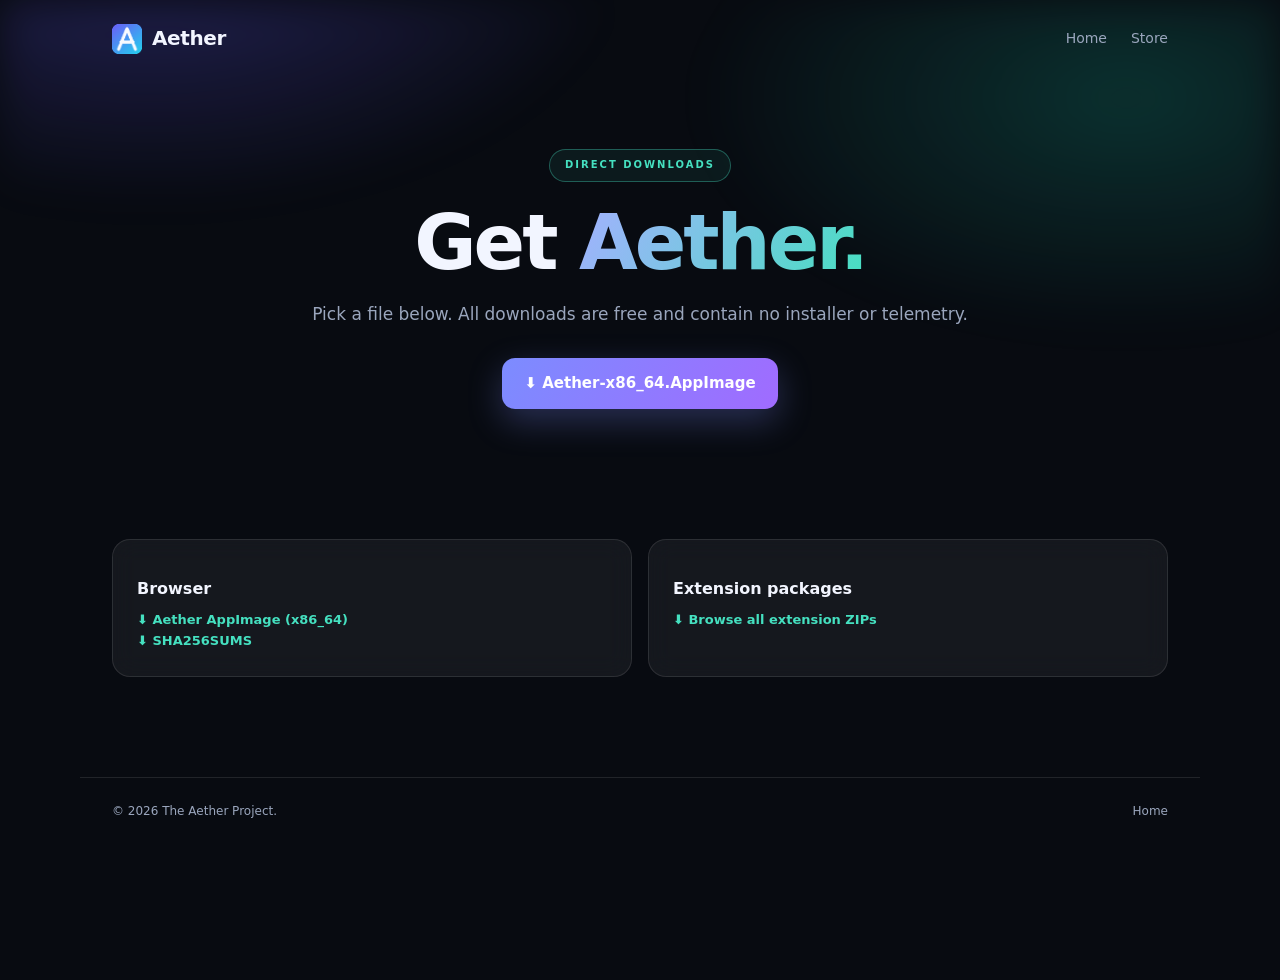
==== downloads/index.html @ e23386df "Publish Aether website" ====
<!doctype html>
<html lang="en">
<head>
  <meta charset="utf-8">
  <meta name="viewport" content="width=device-width,initial-scale=1">
  <title>Downloads — Aether Browser</title>
  <link rel="icon" href="../assets/aether-64.png">
  <link rel="stylesheet" href="../assets/site.css">
</head>
<body>
  <div class="aurora"></div>
  <header class="nav">
    <a class="brand" href="../index.html"><img src="../assets/aether-64.png" alt="" width="30" height="30"><span>Aether</span></a>
    <nav><a href="../index.html">Home</a><a href="../store.html">Store</a></nav>
  </header>
  <main>
    <section class="hero">
      <div class="pill">DIRECT DOWNLOADS</div>
      <h1>Get <span>Aether.</span></h1>
      <p class="lead">Pick a file below. All downloads are free and contain no installer or telemetry.</p>
      <div class="hero-actions"><a class="btn btn-primary" href="Aether-x86_64.AppImage" download>⬇ Aether-x86_64.AppImage</a></div>
    </section>
    <section class="section">
      <div class="features">
        <article><h3>Browser</h3><p><a class="dl" href="Aether-x86_64.AppImage" download>⬇ Aether AppImage (x86_64)</a><br><a class="dl" href="SHA256SUMS">⬇ SHA256SUMS</a></p></article>
        <article><h3>Extension packages</h3><p><a class="dl" href="extensions/">⬇ Browse all extension ZIPs</a></p></article>
      </div>
    </section>
  </main>
  <footer><span>© 2026 The Aether Project.</span><span><a href="../index.html">Home</a></span></footer>
</body>
</html>
---- assets/site.css ----
:root {
  --bg: #080b11;
  --bg2: #0d1220;
  --panel: rgba(255, 255, 255, .055);
  --line: rgba(255, 255, 255, .10);
  --text: #f2f5ff;
  --muted: #9aa6bd;
  --accent: #7c8cff;
  --accent2: #45e0c0;
}

* { box-sizing: border-box; }
html { scroll-behavior: smooth; }
body {
  margin: 0;
  background: var(--bg);
  color: var(--text);
  font: 15px/1.65 Inter, "Segoe UI", system-ui, -apple-system, sans-serif;
  overflow-x: hidden;
}
a { color: inherit; text-decoration: none; }
code {
  background: rgba(255,255,255,.08);
  border: 1px solid var(--line);
  border-radius: 6px;
  padding: 1px 6px;
  font-size: .9em;
}

.aurora {
  position: absolute;
  inset: 0 0 auto 0;
  height: 980px;
  pointer-events: none;
  background:
    radial-gradient(680px 380px at 12% -6%, rgba(105, 90, 255, .30), transparent 70%),
    radial-gradient(620px 340px at 88% 10%, rgba(25, 200, 170, .20), transparent 70%);
  filter: blur(20px);
}

.nav {
  position: relative;
  z-index: 3;
  display: flex;
  align-items: center;
  justify-content: space-between;
  max-width: 1120px;
  margin: 0 auto;
  padding: 22px 32px;
}
.brand { display: flex; align-items: center; gap: 10px; font-size: 20px; font-weight: 650; letter-spacing: -.4px; }
.nav nav { display: flex; align-items: center; gap: 24px; font-size: 14px; color: var(--muted); }
.nav nav a:hover, .nav nav a.active { color: var(--text); }
.nav-cta {
  color: white !important;
  background: linear-gradient(120deg, var(--accent), #a06bff);
  border-radius: 10px;
  padding: 9px 16px;
  font-weight: 600;
  box-shadow: 0 8px 26px rgba(124,140,255,.25);
}

main { position: relative; z-index: 2; max-width: 1120px; margin: 0 auto; padding: 0 32px 90px; }

.hero { text-align: center; padding: 72px 0 40px; }
.pill {
  display: inline-block;
  font-size: 10px;
  font-weight: 700;
  letter-spacing: 2px;
  color: var(--accent2);
  border: 1px solid rgba(69,224,192,.35);
  background: rgba(69,224,192,.07);
  border-radius: 99px;
  padding: 7px 15px;
}
.hero h1 {
  font-size: clamp(42px, 7vw, 76px);
  line-height: 1.03;
  letter-spacing: -3px;
  margin: 22px 0 18px;
}
.hero h1 span {
  background: linear-gradient(120deg, #a4b0ff, #45e0c0);
  -webkit-background-clip: text;
  background-clip: text;
  color: transparent;
}
.lead { max-width: 660px; margin: 0 auto; color: var(--muted); font-size: 17px; }
.hero-actions { display: flex; justify-content: center; flex-wrap: wrap; gap: 12px; margin: 30px 0 14px; }
.hero-note { color: var(--muted); font-size: 12px; }

.btn {
  display: inline-flex;
  flex-direction: column;
  align-items: center;
  justify-content: center;
  border-radius: 13px;
  padding: 13px 22px;
  font-weight: 650;
  transition: .18s ease;
}
.btn small { font-size: 10px; font-weight: 500; opacity: .8; }
.btn-primary {
  color: white;
  background: linear-gradient(120deg, var(--accent), #a06bff);
  box-shadow: 0 12px 34px rgba(124,140,255,.28);
}
.btn-primary:hover { transform: translateY(-2px); filter: brightness(1.1); }
.btn-ghost { border: 1px solid var(--line); background: var(--panel); color: var(--text); }
.btn-ghost:hover { background: rgba(255,255,255,.1); }
.btn.wide { width: 100%; margin-top: 18px; }

/* CSS-only browser preview */
.mock {
  max-width: 880px;
  margin: 54px auto 0;
  border: 1px solid var(--line);
  border-radius: 16px;
  overflow: hidden;
  background: #0b0f18;
  box-shadow: 0 40px 100px rgba(0,0,0,.55), 0 0 0 1px rgba(255,255,255,.03) inset;
  text-align: left;
}
.mock-bar { display: flex; align-items: center; gap: 7px; padding: 12px 14px; border-bottom: 1px solid var(--line); background: rgba(255,255,255,.03); }
.mock-bar span { width: 10px; height: 10px; border-radius: 50%; background: #485068; }
.mock-bar span:first-child { background: #ff6b6b; }
.mock-bar span:nth-child(2) { background: #ffd166; }
.mock-bar span:nth-child(3) { background: #45e0c0; }
.mock-url { margin: 0 auto; width: 62%; text-align: center; color: var(--muted); font-size: 11px; background: rgba(255,255,255,.05); border-radius: 7px; padding: 4px; }
.mock-body { display: flex; min-height: 330px; }
.mock-side { width: 52px; border-right: 1px solid var(--line); padding: 14px 12px; display: flex; flex-direction: column; gap: 12px; }
.mock-side i { height: 22px; border-radius: 7px; background: rgba(255,255,255,.07); }
.mock-side i:first-child { background: linear-gradient(120deg, var(--accent), #a06bff); }
.mock-page { flex: 1; padding: 34px; background: radial-gradient(600px 300px at 80% 0%, rgba(124,140,255,.14), transparent 70%); }
.mock-clock { font-size: 40px; font-weight: 300; letter-spacing: -1px; }
.mock-title { color: var(--muted); margin-bottom: 26px; }
.mock-cards { display: grid; grid-template-columns: repeat(4,1fr); gap: 12px; }
.mock-cards b { height: 64px; border-radius: 12px; background: var(--panel); border: 1px solid var(--line); }
.mock-search { margin-top: 26px; height: 40px; border-radius: 10px; background: var(--panel); border: 1px solid var(--line); }

.section { padding: 76px 0 10px; }
.section-head { text-align: center; margin-bottom: 34px; }
.kicker { color: var(--accent2); font-size: 10px; font-weight: 700; letter-spacing: 2.4px; }
.section h2 { font-size: clamp(28px, 4vw, 40px); letter-spacing: -1.4px; margin: 10px 0 8px; }
.section-head p { color: var(--muted); margin: 0; }

.features { display: grid; grid-template-columns: repeat(auto-fit, minmax(280px, 1fr)); gap: 16px; }
.features article {
  border: 1px solid var(--line);
  background: var(--panel);
  border-radius: 18px;
  padding: 24px;
  backdrop-filter: blur(12px);
}
.features h3 { margin: 12px 0 7px; font-size: 16px; }
.features p { color: var(--muted); margin: 0; font-size: 13px; }
.ficon {
  width: 42px; height: 42px;
  display: grid; place-items: center;
  border-radius: 12px;
  font-size: 20px;
  background: rgba(255,255,255,.07);
  border: 1px solid var(--line);
}

.install { display: grid; grid-template-columns: 1.2fr .8fr; gap: 40px; align-items: start; }
.install ol { color: var(--muted); padding-left: 20px; }
.install li { margin: 10px 0; }
.install li b { color: var(--text); }
.install .small { color: var(--muted); font-size: 12px; }
.install-card {
  border: 1px solid var(--line);
  border-radius: 18px;
  padding: 24px;
  background: linear-gradient(150deg, rgba(124,140,255,.11), rgba(69,224,192,.05));
}
.install-card h3 { margin: 0 0 8px; }
.install-card p { color: var(--muted); font-size: 13px; }
.row { display: flex; justify-content: space-between; padding: 9px 0; border-bottom: 1px solid var(--line); font-size: 13px; }
.row span { color: var(--muted); }
.checksum { display: block; text-align: center; margin-top: 12px; color: var(--muted); font-size: 12px; text-decoration: underline; }

.store-hero { padding-bottom: 10px; }
.store-grid article { display: flex; flex-direction: column; }
.dl {
  margin-top: 16px;
  align-self: flex-start;
  color: var(--accent2);
  font-size: 13px;
  font-weight: 600;
}
.dl:hover { text-decoration: underline; }

.cta { text-align: center; padding-bottom: 30px; }
.cta .btn { margin-top: 18px; }

footer {
  position: relative; z-index: 2;
  display: flex; justify-content: space-between;
  max-width: 1120px;
  margin: 0 auto;
  padding: 24px 32px 40px;
  border-top: 1px solid var(--line);
  color: var(--muted);
  font-size: 12px;
}
footer a:hover { color: var(--text); }

@media (max-width: 760px) {
  .nav { padding: 16px 18px; }
  .nav nav { gap: 14px; font-size: 12px; }
  .nav nav a:not(.nav-cta) { display: none; }
  main { padding: 0 18px 70px; }
  .hero { padding-top: 48px; }
  .install { grid-template-columns: 1fr; }
  .mock-page { padding: 22px; }
  .mock-cards { grid-template-columns: repeat(2,1fr); }
  footer { flex-direction: column; gap: 8px; padding: 20px 18px 34px; }
}
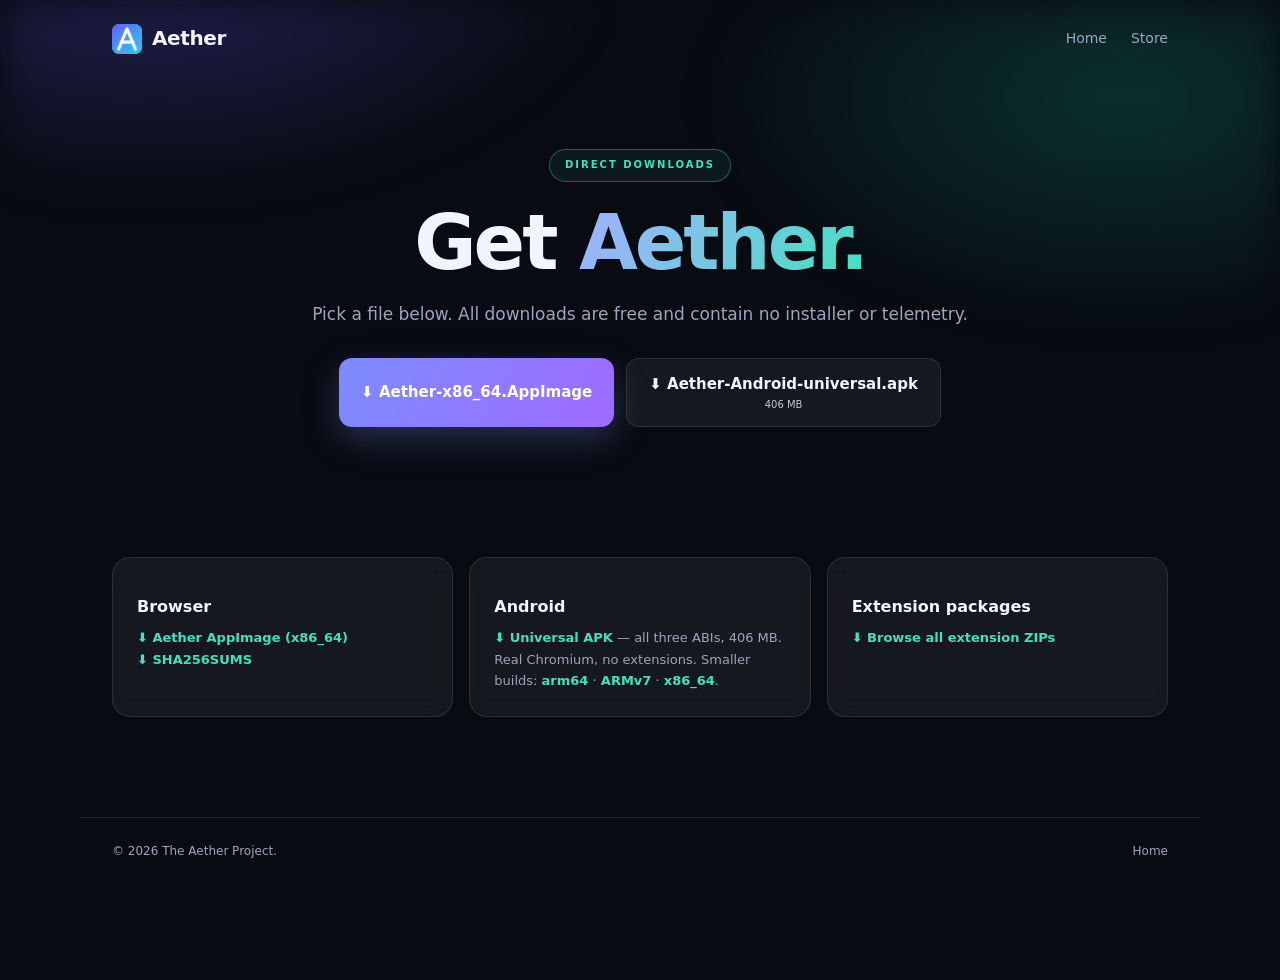
==== commit 90e6546e: "Update Aether website: smaller Android downloads" ====
--- a/downloads/index.html
+++ b/downloads/index.html
@@ -18,11 +18,15 @@
       <div class="pill">DIRECT DOWNLOADS</div>
       <h1>Get <span>Aether.</span></h1>
       <p class="lead">Pick a file below. All downloads are free and contain no installer or telemetry.</p>
-      <div class="hero-actions"><a class="btn btn-primary" href="Aether-x86_64.AppImage" download>⬇ Aether-x86_64.AppImage</a></div>
+      <div class="hero-actions">
+        <a class="btn btn-primary" href="https://github.com/khaledwalid201724-collab/aether-browser/releases/download/v1.0.0/Aether-x86_64.AppImage" download>⬇ Aether-x86_64.AppImage</a>
+        <a class="btn btn-ghost" href="https://github.com/khaledwalid201724-collab/aether-browser/releases/download/v1.0.0/Aether-Android-universal.apk" download>⬇ Aether-Android-universal.apk <small>406 MB</small></a>
+      </div>
     </section>
     <section class="section">
       <div class="features">
-        <article><h3>Browser</h3><p><a class="dl" href="Aether-x86_64.AppImage" download>⬇ Aether AppImage (x86_64)</a><br><a class="dl" href="SHA256SUMS">⬇ SHA256SUMS</a></p></article>
+        <article><h3>Browser</h3><p><a class="dl" href="https://github.com/khaledwalid201724-collab/aether-browser/releases/download/v1.0.0/Aether-x86_64.AppImage" download>⬇ Aether AppImage (x86_64)</a><br><a class="dl" href="https://github.com/khaledwalid201724-collab/aether-browser/releases/download/v1.0.0/SHA256SUMS">⬇ SHA256SUMS</a></p></article>
+        <article><h3>Android</h3><p><a class="dl" href="https://github.com/khaledwalid201724-collab/aether-browser/releases/download/v1.0.0/Aether-Android-universal.apk" download>⬇ Universal APK</a> — all three ABIs, 406 MB.<br>Real Chromium, no extensions. Smaller builds: <a class="dl" href="https://github.com/khaledwalid201724-collab/aether-browser/releases/download/v1.0.0/Aether-Android-arm64.apk" download>arm64</a> · <a class="dl" href="https://github.com/khaledwalid201724-collab/aether-browser/releases/download/v1.0.0/Aether-Android-armeabi-v7a.apk" download>ARMv7</a> · <a class="dl" href="https://github.com/khaledwalid201724-collab/aether-browser/releases/download/v1.0.0/Aether-Android-x86_64.apk" download>x86_64</a>.</p></article>
         <article><h3>Extension packages</h3><p><a class="dl" href="extensions/">⬇ Browse all extension ZIPs</a></p></article>
       </div>
     </section>
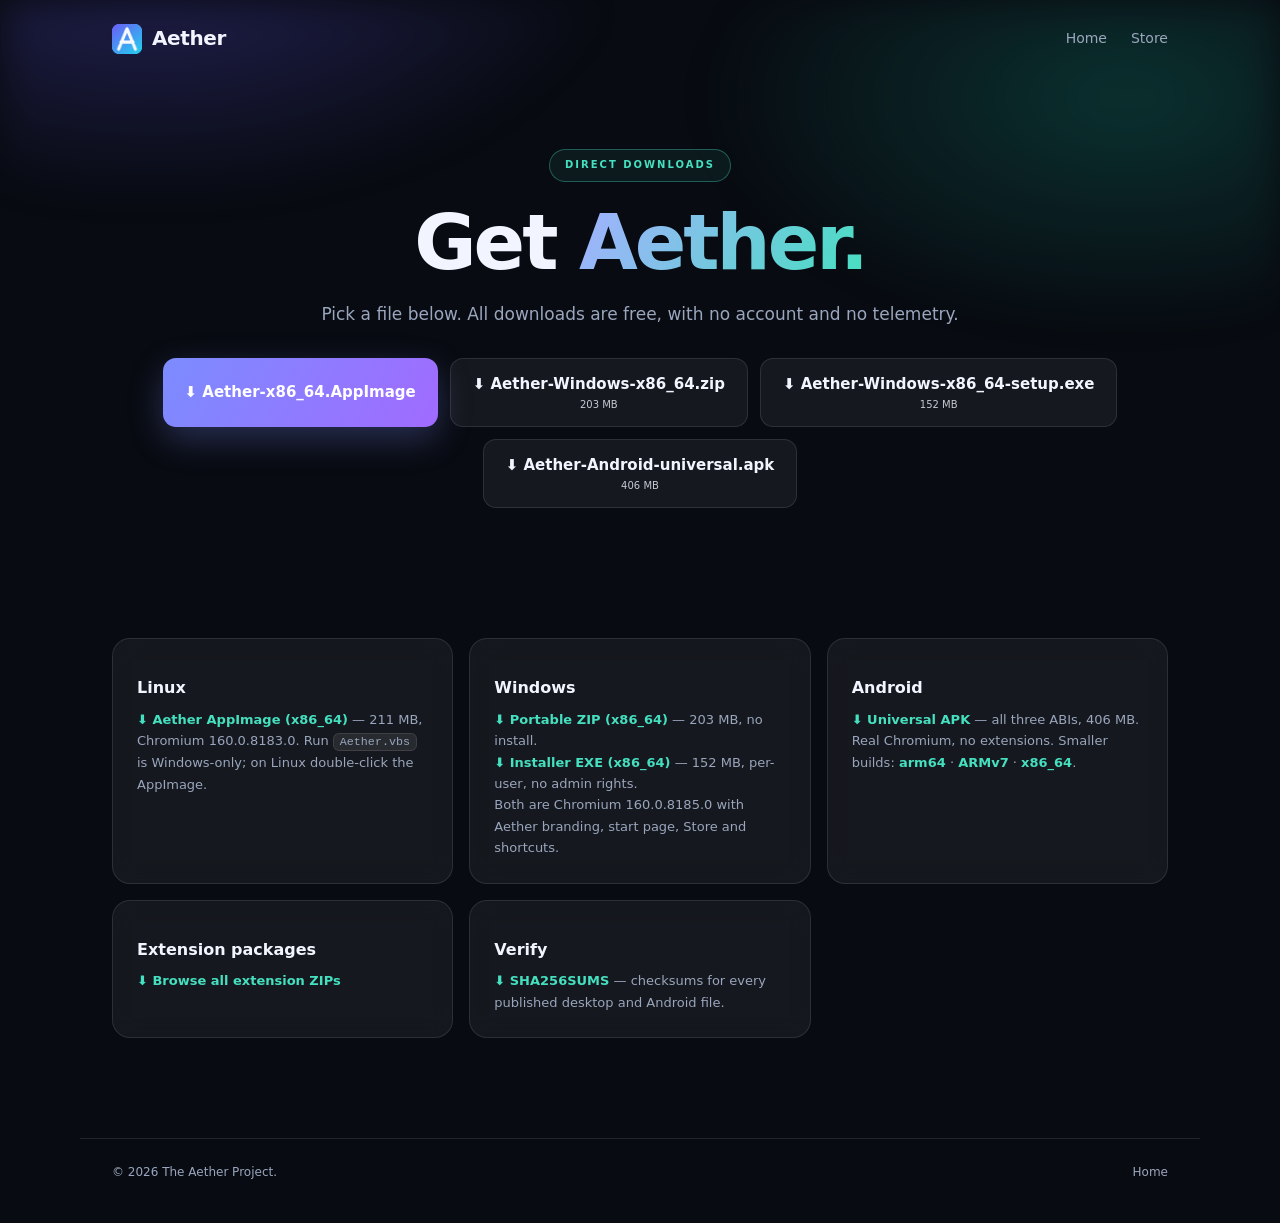
==== commit 233a2cac: "Add Windows build and downloads" ====
--- a/downloads/index.html
+++ b/downloads/index.html
@@ -17,17 +17,21 @@
     <section class="hero">
       <div class="pill">DIRECT DOWNLOADS</div>
       <h1>Get <span>Aether.</span></h1>
-      <p class="lead">Pick a file below. All downloads are free and contain no installer or telemetry.</p>
+      <p class="lead">Pick a file below. All downloads are free, with no account and no telemetry.</p>
       <div class="hero-actions">
         <a class="btn btn-primary" href="https://github.com/khaledwalid201724-collab/aether-browser/releases/download/v1.0.0/Aether-x86_64.AppImage" download>⬇ Aether-x86_64.AppImage</a>
+        <a class="btn btn-ghost" href="https://github.com/khaledwalid201724-collab/aether-browser/releases/download/v1.0.0/Aether-Windows-x86_64.zip" download>⬇ Aether-Windows-x86_64.zip <small>203 MB</small></a>
+        <a class="btn btn-ghost" href="https://github.com/khaledwalid201724-collab/aether-browser/releases/download/v1.0.0/Aether-Windows-x86_64-setup.exe" download>⬇ Aether-Windows-x86_64-setup.exe <small>152 MB</small></a>
         <a class="btn btn-ghost" href="https://github.com/khaledwalid201724-collab/aether-browser/releases/download/v1.0.0/Aether-Android-universal.apk" download>⬇ Aether-Android-universal.apk <small>406 MB</small></a>
       </div>
     </section>
     <section class="section">
       <div class="features">
-        <article><h3>Browser</h3><p><a class="dl" href="https://github.com/khaledwalid201724-collab/aether-browser/releases/download/v1.0.0/Aether-x86_64.AppImage" download>⬇ Aether AppImage (x86_64)</a><br><a class="dl" href="https://github.com/khaledwalid201724-collab/aether-browser/releases/download/v1.0.0/SHA256SUMS">⬇ SHA256SUMS</a></p></article>
+        <article><h3>Linux</h3><p><a class="dl" href="https://github.com/khaledwalid201724-collab/aether-browser/releases/download/v1.0.0/Aether-x86_64.AppImage" download>⬇ Aether AppImage (x86_64)</a> — 211 MB, Chromium 160.0.8183.0. Run <code>Aether.vbs</code> is Windows-only; on Linux double-click the AppImage.</p></article>
+        <article><h3>Windows</h3><p><a class="dl" href="https://github.com/khaledwalid201724-collab/aether-browser/releases/download/v1.0.0/Aether-Windows-x86_64.zip" download>⬇ Portable ZIP (x86_64)</a> — 203 MB, no install.<br><a class="dl" href="https://github.com/khaledwalid201724-collab/aether-browser/releases/download/v1.0.0/Aether-Windows-x86_64-setup.exe" download>⬇ Installer EXE (x86_64)</a> — 152 MB, per-user, no admin rights.<br>Both are Chromium 160.0.8185.0 with Aether branding, start page, Store and shortcuts.</p></article>
         <article><h3>Android</h3><p><a class="dl" href="https://github.com/khaledwalid201724-collab/aether-browser/releases/download/v1.0.0/Aether-Android-universal.apk" download>⬇ Universal APK</a> — all three ABIs, 406 MB.<br>Real Chromium, no extensions. Smaller builds: <a class="dl" href="https://github.com/khaledwalid201724-collab/aether-browser/releases/download/v1.0.0/Aether-Android-arm64.apk" download>arm64</a> · <a class="dl" href="https://github.com/khaledwalid201724-collab/aether-browser/releases/download/v1.0.0/Aether-Android-armeabi-v7a.apk" download>ARMv7</a> · <a class="dl" href="https://github.com/khaledwalid201724-collab/aether-browser/releases/download/v1.0.0/Aether-Android-x86_64.apk" download>x86_64</a>.</p></article>
         <article><h3>Extension packages</h3><p><a class="dl" href="extensions/">⬇ Browse all extension ZIPs</a></p></article>
+        <article><h3>Verify</h3><p><a class="dl" href="https://github.com/khaledwalid201724-collab/aether-browser/releases/download/v1.0.0/SHA256SUMS">⬇ SHA256SUMS</a> — checksums for every published desktop and Android file.</p></article>
       </div>
     </section>
   </main>
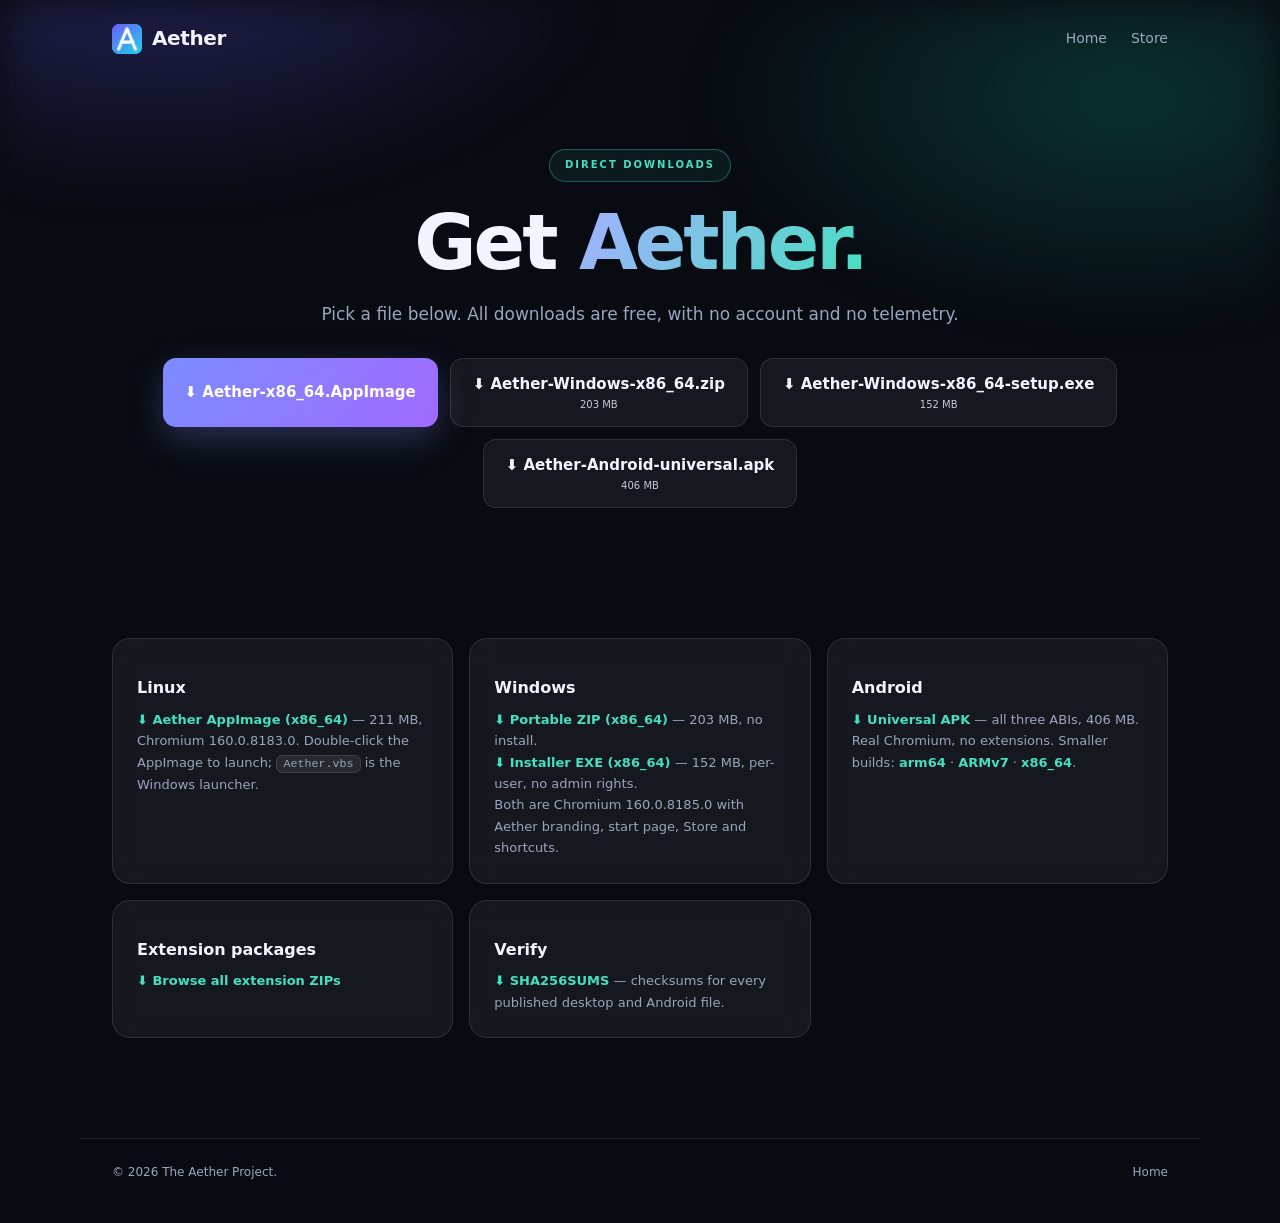
==== commit 166ccf66: "Clarify Linux launch instructions" ====
--- a/downloads/index.html
+++ b/downloads/index.html
@@ -27,7 +27,7 @@
     </section>
     <section class="section">
       <div class="features">
-        <article><h3>Linux</h3><p><a class="dl" href="https://github.com/khaledwalid201724-collab/aether-browser/releases/download/v1.0.0/Aether-x86_64.AppImage" download>⬇ Aether AppImage (x86_64)</a> — 211 MB, Chromium 160.0.8183.0. Run <code>Aether.vbs</code> is Windows-only; on Linux double-click the AppImage.</p></article>
+        <article><h3>Linux</h3><p><a class="dl" href="https://github.com/khaledwalid201724-collab/aether-browser/releases/download/v1.0.0/Aether-x86_64.AppImage" download>⬇ Aether AppImage (x86_64)</a> — 211 MB, Chromium 160.0.8183.0. Double-click the AppImage to launch; <code>Aether.vbs</code> is the Windows launcher.</p></article>
         <article><h3>Windows</h3><p><a class="dl" href="https://github.com/khaledwalid201724-collab/aether-browser/releases/download/v1.0.0/Aether-Windows-x86_64.zip" download>⬇ Portable ZIP (x86_64)</a> — 203 MB, no install.<br><a class="dl" href="https://github.com/khaledwalid201724-collab/aether-browser/releases/download/v1.0.0/Aether-Windows-x86_64-setup.exe" download>⬇ Installer EXE (x86_64)</a> — 152 MB, per-user, no admin rights.<br>Both are Chromium 160.0.8185.0 with Aether branding, start page, Store and shortcuts.</p></article>
         <article><h3>Android</h3><p><a class="dl" href="https://github.com/khaledwalid201724-collab/aether-browser/releases/download/v1.0.0/Aether-Android-universal.apk" download>⬇ Universal APK</a> — all three ABIs, 406 MB.<br>Real Chromium, no extensions. Smaller builds: <a class="dl" href="https://github.com/khaledwalid201724-collab/aether-browser/releases/download/v1.0.0/Aether-Android-arm64.apk" download>arm64</a> · <a class="dl" href="https://github.com/khaledwalid201724-collab/aether-browser/releases/download/v1.0.0/Aether-Android-armeabi-v7a.apk" download>ARMv7</a> · <a class="dl" href="https://github.com/khaledwalid201724-collab/aether-browser/releases/download/v1.0.0/Aether-Android-x86_64.apk" download>x86_64</a>.</p></article>
         <article><h3>Extension packages</h3><p><a class="dl" href="extensions/">⬇ Browse all extension ZIPs</a></p></article>
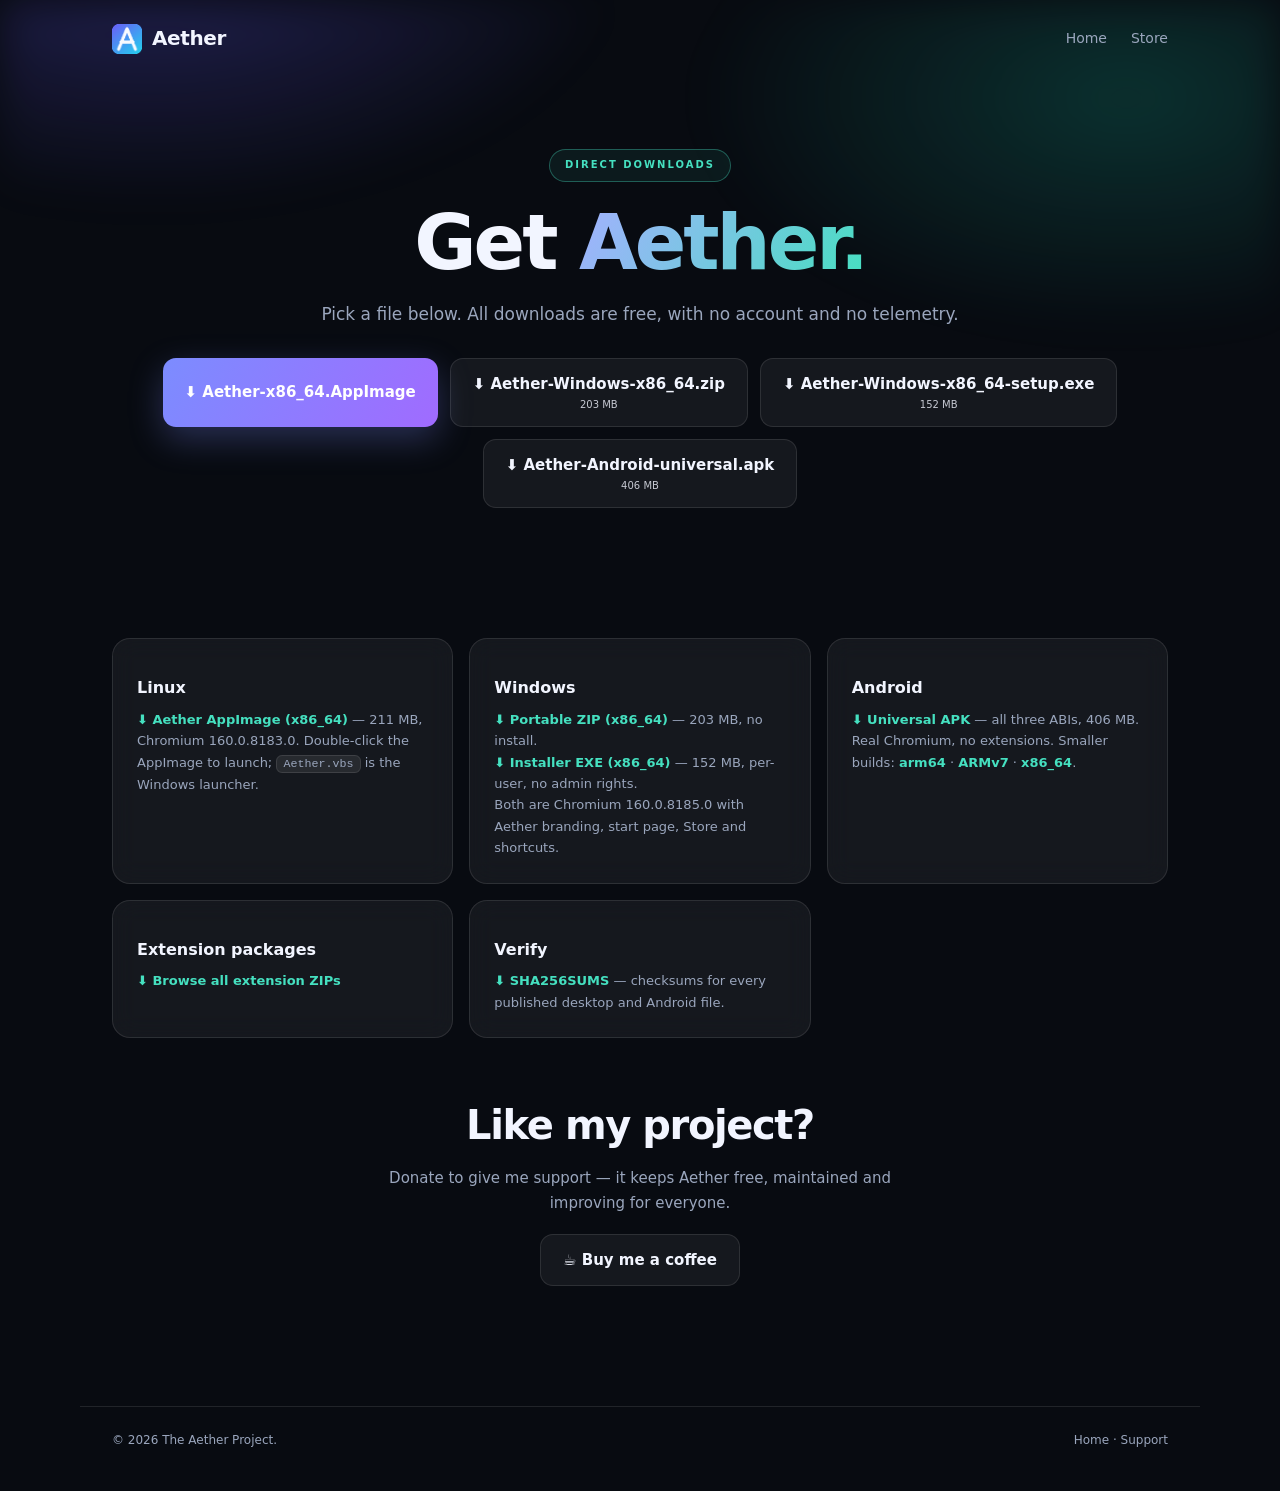
==== commit ca14bf5e: "Add support and Buy Me a Coffee section" ====
--- a/downloads/index.html
+++ b/downloads/index.html
@@ -34,7 +34,12 @@
         <article><h3>Verify</h3><p><a class="dl" href="https://github.com/khaledwalid201724-collab/aether-browser/releases/download/v1.0.0/SHA256SUMS">⬇ SHA256SUMS</a> — checksums for every published desktop and Android file.</p></article>
       </div>
     </section>
+    <section class="section cta support">
+      <h2>Like my project?</h2>
+      <p>Donate to give me support — it keeps Aether free, maintained and improving for everyone.</p>
+      <a class="btn btn-ghost" href="https://buymeacoffee.com/aetherbrowser" target="_blank" rel="noopener noreferrer">☕ Buy me a coffee</a>
+    </section>
   </main>
-  <footer><span>© 2026 The Aether Project.</span><span><a href="../index.html">Home</a></span></footer>
+  <footer><span>© 2026 The Aether Project.</span><span><a href="../index.html">Home</a> · <a href="../index.html#support">Support</a></span></footer>
 </body>
 </html>
--- a/assets/site.css
+++ b/assets/site.css
@@ -195,6 +195,9 @@
 .cta { text-align: center; padding-bottom: 30px; }
 .cta .btn { margin-top: 18px; }
 
+.support { padding-top: 34px; }
+.support p { color: var(--muted); max-width: 560px; margin: 4px auto 0; }
+
 footer {
   position: relative; z-index: 2;
   display: flex; justify-content: space-between;
